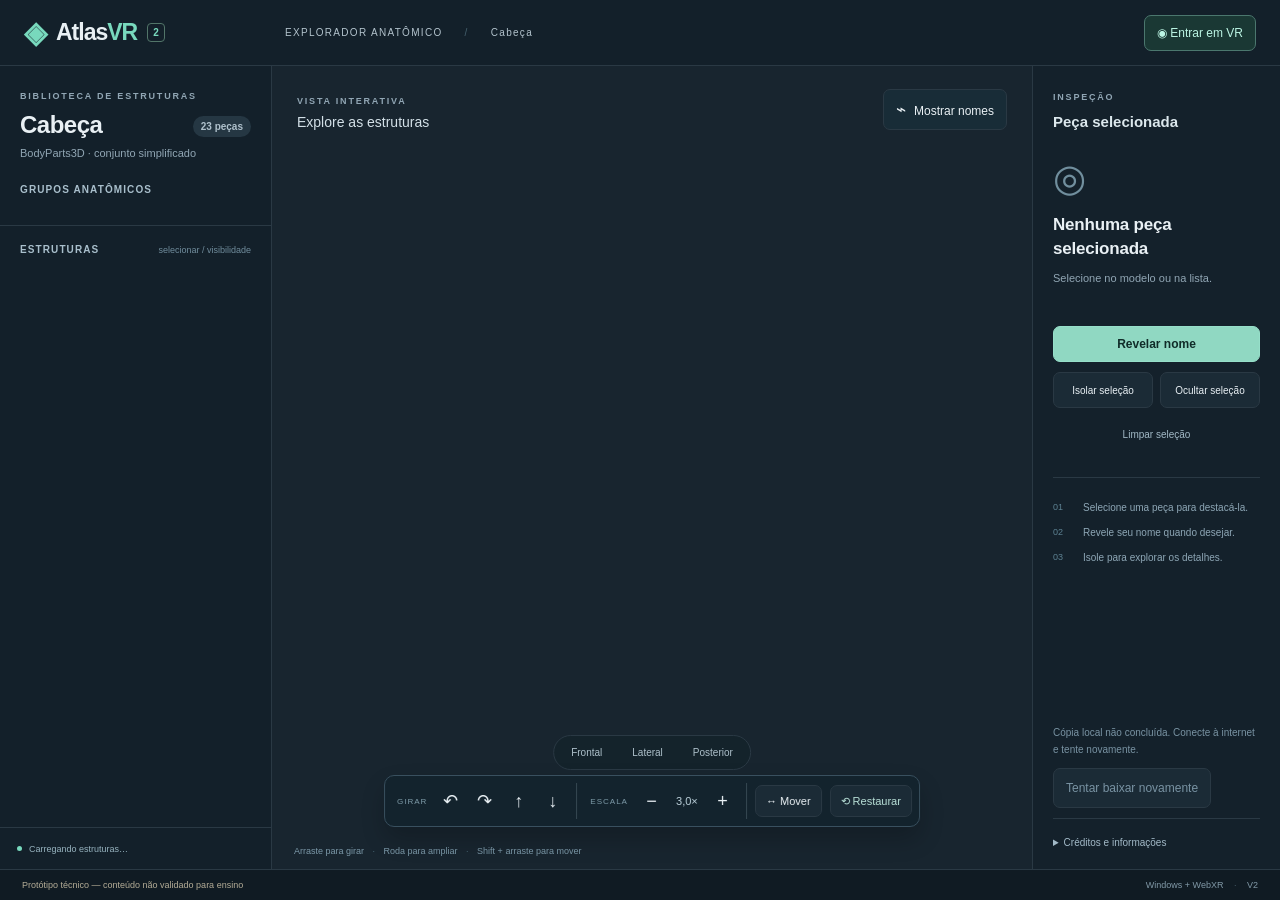
==== index.html @ 73a7b2db "Publicar AtlasVR v2 com identificação 3D e cópia local" ====
<!doctype html>
<html lang="pt-BR"><head><meta charset="utf-8"><meta name="viewport" content="width=device-width,initial-scale=1">
<title>AtlasVR 2 · Explorador anatômico</title><link rel="stylesheet" href="style-v2.css"><script src="vendor/aframe-1.7.1.min.js"></script><script src="labels.js" defer></script><script src="app.js" defer></script><script src="offline.js" defer></script></head>
<body>
<header class="app-header"><div class="brand"><span class="brand-icon">◈</span> Atlas<span>VR</span><b>2</b></div><div class="breadcrumb">EXPLORADOR ANATÔMICO <span>/</span> Cabeça</div><button id="enter-vr" class="vr">◉ Entrar em VR</button></header>
<div class="workspace">
<aside id="controls">
<div class="library-head"><div class="eyebrow">BIBLIOTECA DE ESTRUTURAS</div><h1>Cabeça <span id="part-count">23 peças</span></h1><p>BodyParts3D · conjunto simplificado</p></div>
<section class="groups-section"><h2>Grupos anatômicos</h2><div id="groups"></div></section>
<div class="list-header"><h2>Estruturas</h2><span>selecionar / visibilidade</span></div><div id="parts" role="list" aria-label="Estruturas anatômicas"></div>
<div class="library-footer"><span class="ready-dot"></span><span id="status" role="status">Carregando estruturas…</span></div>
</aside>
<main id="viewport">
<div class="viewport-top"><div><span class="eyebrow">VISTA INTERATIVA</span><p id="view-title">Explore as estruturas</p></div><button class="names-button" data-action="names" title="Mostrar ou ocultar nomes (N)">Mostrar nomes</button></div>
<a-scene id="scene" embedded background="color: #18252f" renderer="antialias: true; colorManagement: true; maxCanvasWidth: 1920; maxCanvasHeight: 1920" vr-mode-ui="enabled: false" xr-mode-ui="enabled: false" webxr="referenceSpaceType: local-floor; optionalFeatures: local-floor" loading-screen="enabled: false">
<a-entity id="camera" camera="fov: 48" position="0 1.5 0" look-controls="enabled: false" wasd-controls="enabled: false"></a-entity>
<a-entity light="type: hemisphere; color: #f0f4ff; groundColor: #515a64; intensity: 0.85"></a-entity>
<a-entity light="type: directional; color: #fff3e1; intensity: 2.1" position="-3 4 2"></a-entity>
<a-entity light="type: directional; color: #dceaff; intensity: 0.65" position="3 1 1"></a-entity>
<a-entity light="type: directional; color: #e1eeff; intensity: 1.2" position="1 3 -4"></a-entity>
<a-entity id="model" position="0 1.5 -1.5" scale="3 3 3"></a-entity>
<a-entity id="mouse" cursor="rayOrigin: mouse; fuse: false" raycaster="objects: .pickable; far: 8"></a-entity>
<a-entity id="left-hand" laser-controls="hand: left; model: false" raycaster="objects: .pickable, .vr-button; far: 5; lineColor: #69e4d3"></a-entity>
<a-entity id="right-hand" laser-controls="hand: right; model: false" raycaster="objects: .pickable, .vr-button; far: 5; lineColor: #69e4d3"></a-entity>
<a-entity id="vr-left" visible="false" position="-1.05 1.45 -1.3" rotation="0 30 0"></a-entity>
<a-entity id="vr-right" visible="false" position="1.05 1.45 -1.3" rotation="0 -30 0"></a-entity>
</a-scene>
<svg id="callouts" aria-label="Nomes das estruturas na vista 3D"></svg>
<div id="label-hint" aria-live="polite"></div>
<div class="view-presets" aria-label="Orientação do modelo"><button data-action="view:front">Frontal</button><button data-action="view:left">Lateral</button><button data-action="view:back">Posterior</button></div>
<div class="model-toolbar"><div class="tool-group"><span>GIRAR</span><button data-action="yaw-" title="Girar à esquerda">↶</button><button data-action="yaw+" title="Girar à direita">↷</button><button data-action="pitch-" title="Inclinar para cima">↑</button><button data-action="pitch+" title="Inclinar para baixo">↓</button></div><div class="tool-group scale-tools"><span>ESCALA</span><button data-action="scale-" aria-label="Reduzir">−</button><output id="scale-readout">3,0×</output><button data-action="scale+" aria-label="Ampliar">+</button></div><button id="move-toggle" aria-expanded="false" aria-controls="move-controls">↔ Mover</button><button class="restore" data-action="restore" title="Restaurar cena (R)">⟲ Restaurar</button></div>
<div id="move-controls" hidden><div class="popover-title">Reposicionar o modelo</div><div class="grid"><button data-action="x-">← Esquerda</button><button data-action="x+">Direita →</button><button data-action="y+">↑ Subir</button><button data-action="y-">↓ Descer</button><button data-action="z+">Aproximar</button><button data-action="z-">Afastar</button></div></div>
<div class="viewport-footer"><span>Arraste para girar <b>·</b> Roda para ampliar <b>·</b> Shift + arraste para mover</span><span id="metrics"></span></div>
</main>
<aside id="inspector"><div class="eyebrow">INSPEÇÃO</div><h2 class="inspector-title">Peça selecionada</h2><div class="selection-symbol" aria-hidden="true">◎</div><div id="selection" aria-live="polite">Nenhuma peça selecionada</div><p id="selection-meta">Selecione no modelo ou na lista.</p><button class="primary" data-action="reveal">Revelar nome</button><div class="grid"><button data-action="isolate">Isolar seleção</button><button data-action="hide">Ocultar seleção</button></div><button class="clear-selection" data-action="deselect">Limpar seleção</button><div class="inspector-note"><span>01</span><p>Selecione uma peça para destacá-la.</p><span>02</span><p>Revele seu nome quando desejar.</p><span>03</span><p>Isole para explorar os detalhes.</p></div><div class="inspector-bottom"><p id="xr-status"></p><details><summary>Créditos e informações</summary><p>BodyParts3D © The Database Center for Life Science · CC BY 4.0. Nomes propostos, não validados.</p><a href="credits.html" target="_blank" rel="noopener">Fontes, licença e adaptações ↗</a></details></div></aside>
</div><footer class="app-footer"><span class="notice">Protótipo técnico — conteúdo não validado para ensino</span><span>Windows + WebXR <b>·</b> V2</span></footer>
</body></html>
---- style-v2.css ----
:root{color-scheme:dark;font-family:Inter,'Segoe UI',Arial,sans-serif;color:#e9f0f4;background:#111b23;--edge:#2a3944;--muted:#91a6b4;--mint:#78d9bd}*{box-sizing:border-box}body{margin:0;height:100dvh;display:flex;flex-direction:column;overflow:hidden}button{font:inherit;cursor:pointer;color:inherit;border:1px solid var(--edge);background:#1b2b36;border-radius:7px;min-height:36px;padding:9px 12px;font-size:12px;transition:background .14s,border-color .14s}button:hover{background:#2b414f;border-color:#627c89}button:focus-visible,a:focus-visible,summary:focus-visible{outline:2px solid var(--mint);outline-offset:3px}button:disabled{opacity:.36;cursor:default}button[aria-pressed=true]{color:#a9f1dd;background:#23463f;border-color:#4c9d88}a{color:var(--mint)}.app-header{height:66px;flex:none;border-bottom:1px solid var(--edge);display:flex;align-items:center;gap:30px;padding:0 24px;background:#13202a}.brand{display:flex;align-items:center;font-size:23px;font-weight:650;letter-spacing:-1px;min-width:231px}.brand>span:not(.brand-icon){color:var(--mint)}.brand-icon{font-size:30px;color:var(--mint);margin-right:10px}.brand b{font-size:10px;border:1px solid #527569;border-radius:4px;margin-left:10px;padding:3px 5px;color:var(--mint);letter-spacing:0}.breadcrumb{font-size:10px;letter-spacing:1.3px;color:#b2c2cc;flex:1}.breadcrumb span{color:#45616e;margin:0 18px}.vr{color:#bcf5e4;border-color:#4b776e;background:#1a3834}.workspace{display:flex;flex:1;min-height:0}#controls{display:flex;flex-direction:column;width:272px;flex:none;border-right:1px solid var(--edge);background:#13202a}.library-head{padding:25px 20px 15px}.eyebrow{font-size:9px;letter-spacing:1.8px;font-weight:650;color:var(--muted)}h1{font-size:24px;margin:10px 0 8px;font-weight:550;letter-spacing:-.5px}h1 span{font-size:10px;letter-spacing:0;color:#afc1cc;background:#253743;border-radius:20px;padding:5px 8px;float:right;margin-top:5px}.library-head p{font-size:11px;color:var(--muted);margin:0}h2{font-size:10px;text-transform:uppercase;font-weight:600;letter-spacing:1.1px;color:#a9bfcc;margin:0}.groups-section{padding:10px 20px 18px;border-bottom:1px solid var(--edge)}#groups{display:flex;flex-direction:column;gap:6px;margin-top:12px}#groups button{text-align:left;display:flex;align-items:center;gap:10px;padding:10px 12px;background:transparent;border-color:var(--edge);color:#c0d0d9}#groups button:before{content:'';width:8px;height:8px;border-radius:3px;background:#cdc3ab;flex:none}#groups button[data-action='group:encefalo']:before{background:#c18276}#groups button[data-action='group:olhos']:before{background:#d4d6cf}#groups button:after{content:attr(data-count);margin-left:auto;font-size:10px;color:#90aeb8}#groups button[aria-pressed=true]{background:#1e323d;border-color:#39515e}#groups button[aria-pressed=false]{opacity:.6}.list-header{display:flex;align-items:center;justify-content:space-between;padding:18px 20px 10px}.list-header span{font-size:9px;color:#718d9d}#parts{overflow-y:auto;flex:1;min-height:80px;padding:0 10px 12px;scrollbar-width:thin;scrollbar-color:#3b5261 transparent}.part{display:flex;align-items:stretch;gap:2px;margin:2px 0;border-radius:6px;border:1px solid transparent}.part:has(.pick[aria-pressed=true]){background:#21443d;border-color:#427969}.part button{border:0;background:transparent;min-height:37px}.part .pick{flex:1;text-align:left;font-size:11px;padding:9px 10px}.part .pick:before{content:attr(data-number);display:inline-block;font-size:9px;color:#718e9e;width:25px}.part .pick[aria-pressed=true]{color:#b3f4df;background:transparent}.part .eye{width:34px;padding:7px;color:#66808e}.part .eye[aria-pressed=true]{color:#afd1c8;background:transparent}.part:has(.eye[aria-pressed=false]) .pick{color:#738793}.library-footer{font-size:9px;color:#97b3bf;border-top:1px solid var(--edge);padding:14px 17px;display:flex;gap:7px;align-items:center;min-height:42px}.ready-dot{width:5px;height:5px;border-radius:100%;background:var(--mint);flex:none}main{position:relative;flex:1;min-width:0;overflow:hidden;background:#18252f}a-scene{width:100%;height:100%}.viewport-top{position:absolute;top:23px;left:25px;right:25px;display:flex;align-items:center;justify-content:space-between;z-index:3;pointer-events:none}.viewport-top p{margin:6px 0 0;font-size:14px;color:#d3e0e7}.viewport-top button{pointer-events:auto;background:#182c37}.names-button:before{content:'⌁';font-size:17px;margin-right:8px}#callouts{position:absolute;inset:0;width:100%;height:100%;pointer-events:none;z-index:2;overflow:hidden}.callout path{fill:none;stroke:#91b5bd;stroke-width:1;opacity:.75}.callout circle{fill:#d9e9e8;stroke:#1b3139;stroke-width:1}.callout rect{fill:#14252eea;stroke:#3c5763;stroke-width:1}.callout text{font-size:11px;font-family:'Segoe UI',Arial,sans-serif;fill:#d7e8ee}.callout.selected path,.callout.selected rect{stroke:#83e8c9;opacity:1}.callout.selected text{fill:#b6ffe7}.callout.selected circle{fill:#83e8c9}.callout.occluded path{stroke-dasharray:3 3}.callout{pointer-events:none}#label-hint{position:absolute;left:25px;right:25px;bottom:142px;z-index:3;font-size:10px;color:#9bb4bf;text-align:center;pointer-events:none}.view-presets{position:absolute;bottom:99px;left:50%;transform:translateX(-50%);display:flex;gap:2px;background:#14232bdf;border:1px solid var(--edge);border-radius:25px;padding:3px;z-index:4}.view-presets button{background:none;border:0;border-radius:20px;color:#aec1cb;font-size:10px;min-height:27px;padding:6px 14px}.model-toolbar{display:flex;align-items:center;justify-content:center;gap:8px;position:absolute;z-index:5;bottom:42px;left:50%;transform:translateX(-50%);padding:7px;background:#14242eee;backdrop-filter:blur(10px);border:1px solid #39505f;border-radius:10px;box-shadow:0 12px 25px #0003;white-space:nowrap}.tool-group{display:flex;align-items:center;gap:3px;border-right:1px solid #364852;padding-right:8px}.tool-group>span{font-size:8px;letter-spacing:1px;color:#829fad;padding:0 5px}.tool-group button{min-width:31px;padding:5px 7px;background:transparent;border:0;font-size:18px}.tool-group button:hover{background:#2c424e}#scale-readout{font-size:11px;min-width:34px;text-align:center;color:#c0d5df}.model-toolbar>button{font-size:11px;min-height:32px;padding:7px 10px}.restore{color:#bce4db}.viewport-footer{position:absolute;bottom:13px;left:22px;right:22px;display:flex;justify-content:space-between;color:#7c99a9;font-size:9px;pointer-events:none;gap:12px}.viewport-footer b{font-weight:400;color:#496775;padding:0 6px}#move-controls{position:absolute;bottom:96px;left:50%;transform:translateX(-5%);width:260px;padding:17px;z-index:6;background:#182d39;border:1px solid #52717d;border-radius:9px;box-shadow:0 10px 40px #0005}.popover-title{font-size:12px;margin-bottom:12px;color:#bed3df}.grid{display:grid;grid-template-columns:1fr 1fr;gap:7px}#inspector{width:248px;flex:none;padding:26px 20px 18px;background:#14212b;border-left:1px solid var(--edge);display:flex;flex-direction:column}.inspector-title{font-size:15px;letter-spacing:0;text-transform:none;color:#dce8ed;margin:11px 0 26px}.selection-symbol{font-size:38px;color:#718f9e;height:57px}body.has-selection .selection-symbol{color:var(--mint)}#selection{font-size:17px;line-height:1.4;min-height:48px;font-weight:550;letter-spacing:-.2px}#selection-meta{font-size:11px;line-height:1.7;color:var(--muted);margin:8px 0 22px;min-height:35px}#inspector .primary{background:#90d8c2;color:#102c29;font-weight:600;margin-bottom:10px;border-color:#96dfc9}#inspector .grid button{font-size:10px;padding:10px 5px}.clear-selection{background:none;border:none;font-size:10px;color:#a2b9c6;margin-top:8px}.inspector-note{display:grid;grid-template-columns:21px 1fr;gap:9px;margin-top:25px;border-top:1px solid var(--edge);padding-top:22px}.inspector-note span{font-size:9px;color:#5d8292;padding-top:2px}.inspector-note p{font-size:10px;line-height:1.6;margin:0;color:#8ea7b6}.inspector-bottom{margin-top:auto;padding-top:24px;font-size:10px;color:#7993a3;line-height:1.7}details{border-top:1px solid var(--edge);padding-top:15px;font-size:10px}summary{cursor:pointer;color:#a3bac8}.app-footer{height:31px;flex:none;background:#101b23;border-top:1px solid var(--edge);display:flex;align-items:center;justify-content:space-between;padding:0 22px;font-size:9px;color:#8199a7}.notice{color:#b4ad97}.app-footer b{font-weight:400;margin:0 8px;color:#475e6b}.immersive .app-header,.immersive #controls,.immersive #inspector,.immersive .app-footer,.immersive .viewport-top,.immersive #callouts,.immersive #label-hint,.immersive .view-presets,.immersive .model-toolbar,.immersive .viewport-footer,.immersive #move-controls{display:none}.immersive .workspace,.immersive main{width:100vw;height:100vh}
@media(max-width:1250px){#controls{width:235px}#inspector{width:216px;padding:24px 16px}.brand{min-width:185px}.tool-group>span{display:none}.model-toolbar{gap:4px}.tool-group{padding-right:4px}.viewport-footer>span:first-child{max-width:70%;font-size:8px}.viewport-top{left:19px;right:19px}.viewport-top p{font-size:12px}.names-button{padding:8px;font-size:10px}}
@media(max-width:950px){#inspector{width:190px;padding:22px 13px}#controls{width:208px}.breadcrumb{letter-spacing:.5px;font-size:9px}.brand{min-width:150px}.model-toolbar{flex-wrap:wrap;width:max-content;max-width:96%;justify-content:center}.view-presets{bottom:133px}#label-hint{bottom:173px}.viewport-top p{display:none}.library-head{padding-left:15px}.groups-section{padding-left:15px;padding-right:15px}.list-header{padding-left:15px;padding-right:15px}.list-header span{display:none}.viewport-footer>span:first-child{display:none}}
@media(max-width:700px){body{overflow:auto;height:auto;min-height:100dvh}.app-header{height:56px;padding:0 14px}.brand{font-size:20px;min-width:0}.brand-icon{font-size:25px}.breadcrumb{display:none}.app-header .vr{margin-left:auto}.workspace{display:grid;grid-template-columns:1fr 1fr;min-height:0}main{grid-column:1/3;grid-row:1;height:60dvh;min-height:420px}#controls{width:auto;grid-column:1;grid-row:2;max-height:500px;border-top:1px solid var(--edge)}#inspector{width:auto;grid-column:2;grid-row:2;border-top:1px solid var(--edge)}#parts{min-height:140px}.inspector-note{display:none}.library-head{padding-top:16px}.library-head h1{font-size:20px}.groups-section{padding-top:6px}.viewport-top p{display:block}.model-toolbar{flex-wrap:nowrap;bottom:32px;gap:3px}.model-toolbar .tool-group button{min-width:24px;font-size:15px}.model-toolbar>button{font-size:10px;padding:6px}.view-presets{bottom:82px}#label-hint{bottom:118px;font-size:9px}.viewport-footer{bottom:10px}.app-footer{height:auto;min-height:34px;gap:12px;padding:8px 14px;font-size:8px}.app-footer>span:last-child{display:none}.immersive .workspace{display:block}.immersive main{height:100dvh}.selection-symbol{font-size:28px;height:44px}#selection{font-size:15px}}
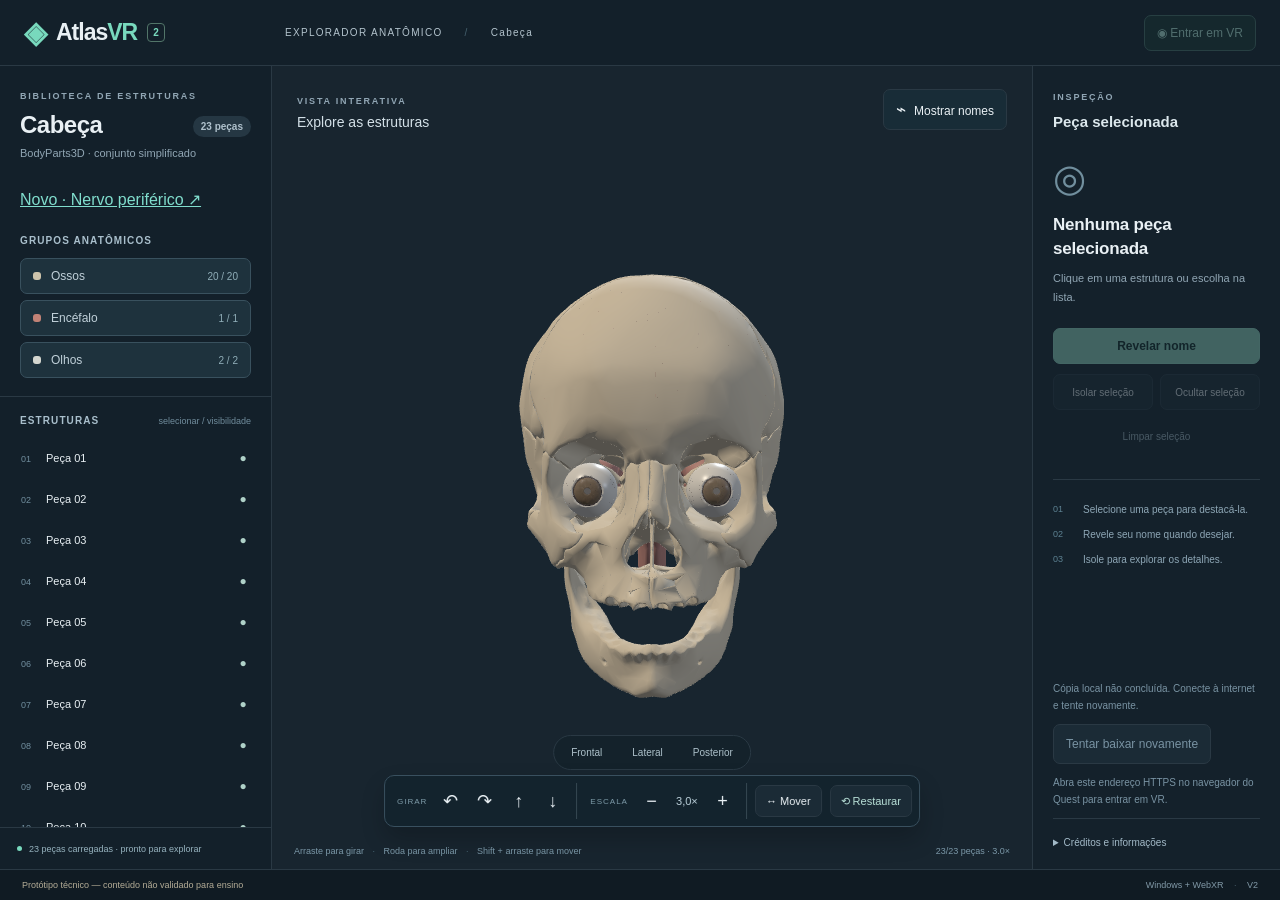
==== commit 7ee3ff3e: "Add sourced peripheral nerve illustration pilot for technical education" ====
--- a/index.html
+++ b/index.html
@@ -1,12 +1,12 @@
 <!doctype html>
 <html lang="pt-BR"><head><meta charset="utf-8"><meta name="viewport" content="width=device-width,initial-scale=1">
-<title>AtlasVR 2 · Explorador anatômico</title><link rel="stylesheet" href="style-v2.css"><script src="vendor/aframe-1.7.1.min.js"></script><script src="labels.js" defer></script><script src="app.js" defer></script><script src="offline.js" defer></script></head>
+<title>AtlasVR 2 · Explorador anatômico</title><link rel="stylesheet" href="style-v2.css"><script src="vendor/aframe-1.7.1.min.js"></script><script src="labels.js" defer></script><script src="app.js" defer></script><script src="offline.js" defer></script></head>
 <body>
 <header class="app-header"><div class="brand"><span class="brand-icon">◈</span> Atlas<span>VR</span><b>2</b></div><div class="breadcrumb">EXPLORADOR ANATÔMICO <span>/</span> Cabeça</div><button id="enter-vr" class="vr">◉ Entrar em VR</button></header>
 <div class="workspace">
 <aside id="controls">
 <div class="library-head"><div class="eyebrow">BIBLIOTECA DE ESTRUTURAS</div><h1>Cabeça <span id="part-count">23 peças</span></h1><p>BodyParts3D · conjunto simplificado</p></div>
-<section class="groups-section"><h2>Grupos anatômicos</h2><div id="groups"></div></section>
+<p style="padding:0 20px"><a href="nerve.html" style="color:#80ddcd">Novo · Nervo periférico ↗</a></p><section class="groups-section"><h2>Grupos anatômicos</h2><div id="groups"></div></section>
 <div class="list-header"><h2>Estruturas</h2><span>selecionar / visibilidade</span></div><div id="parts" role="list" aria-label="Estruturas anatômicas"></div>
 <div class="library-footer"><span class="ready-dot"></span><span id="status" role="status">Carregando estruturas…</span></div>
 </aside>
